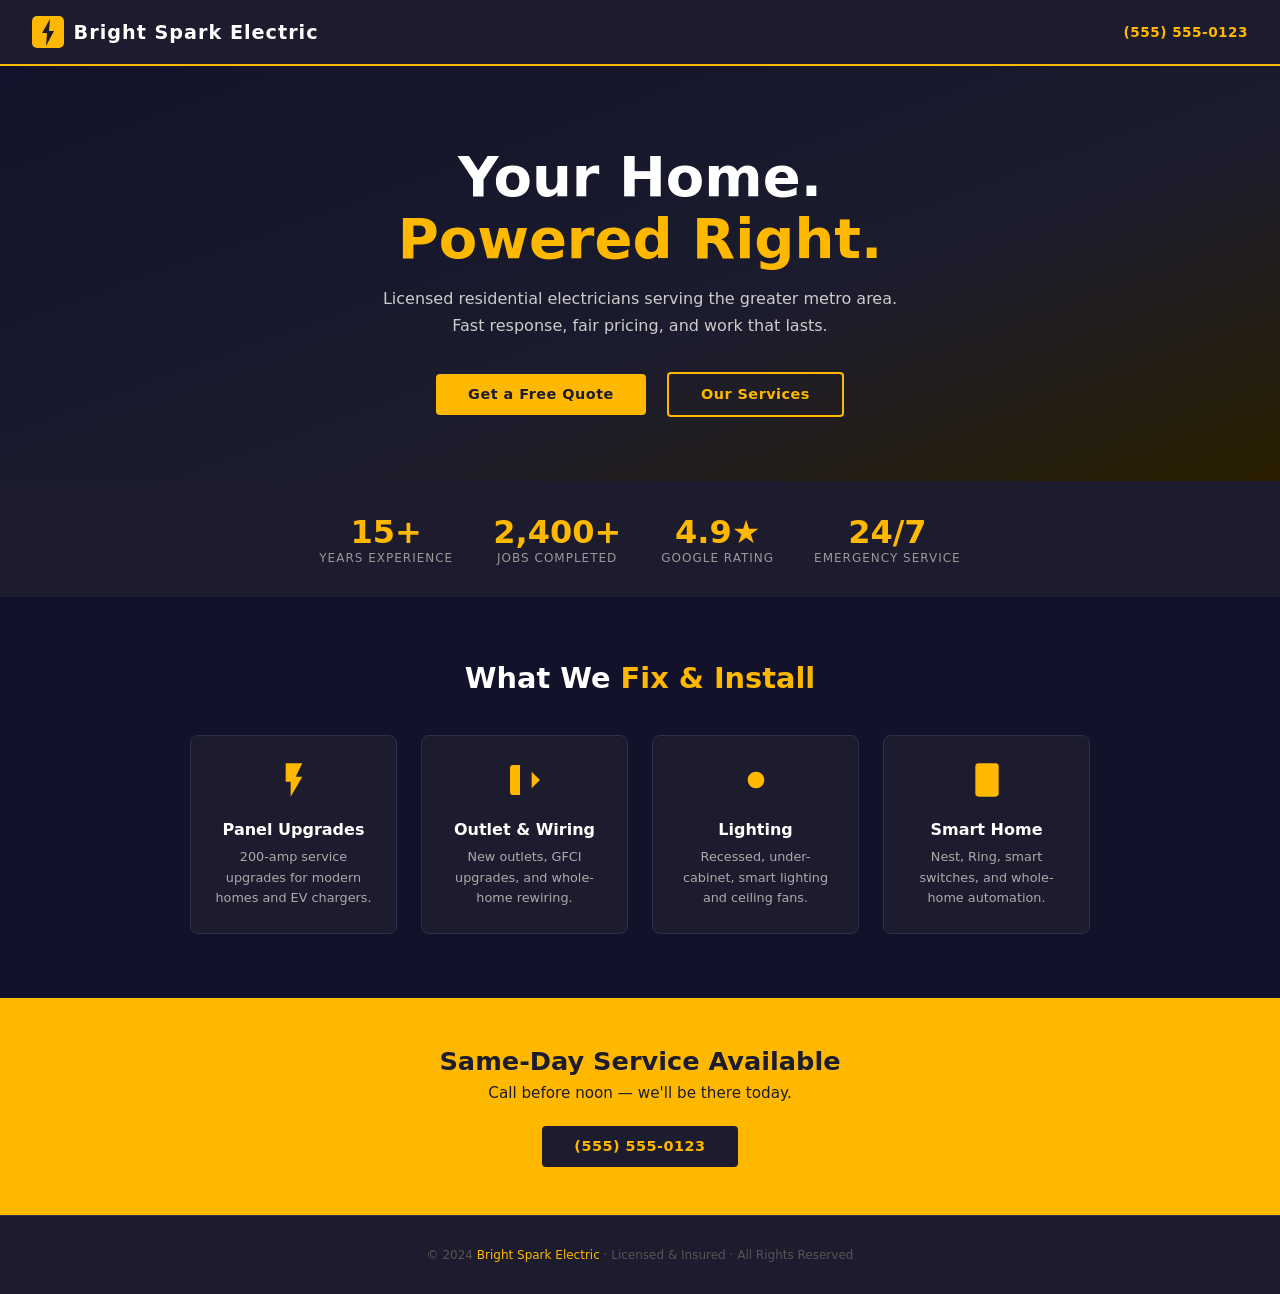
==== pages/biz-card-v1.html @ ad55b9f5 "Add Bright Spark Electric static branding showcase site Includes four sections on a single-page layo" ====
<!DOCTYPE html>
<html lang="en">
<head>
<meta charset="UTF-8">
<meta name="viewport" content="width=device-width,initial-scale=1">
<title>Bright Spark Electric – Clean & Bold</title>
<style>
  *{margin:0;padding:0;box-sizing:border-box}
  :root{--y:#FFB800;--d:#1C1C2E;--w:#fff}
  body{font-family:'Segoe UI',system-ui,sans-serif;background:var(--d);color:var(--w);min-height:100vh}

  nav{display:flex;justify-content:space-between;align-items:center;padding:1rem 2rem;border-bottom:2px solid var(--y)}
  .logo{display:flex;align-items:center;gap:.6rem;font-size:1.2rem;font-weight:700;letter-spacing:1px}
  .logo svg{width:32px;height:32px}
  nav a{color:var(--y);text-decoration:none;font-size:.85rem;font-weight:600;letter-spacing:.5px}

  .hero{text-align:center;padding:5rem 2rem 4rem;background:linear-gradient(160deg,#12122a 0%,#1C1C2E 60%,#2a1f00 100%)}
  .hero h1{font-size:clamp(2rem,6vw,3.5rem);font-weight:900;line-height:1.1;margin-bottom:1rem}
  .hero h1 span{color:var(--y)}
  .hero p{color:#ccc;max-width:520px;margin:0 auto 2rem;line-height:1.7}
  .btn{display:inline-block;background:var(--y);color:var(--d);padding:.8rem 2rem;border-radius:4px;font-weight:800;text-decoration:none;font-size:.9rem;letter-spacing:.5px}
  .btn-ghost{background:transparent;border:2px solid var(--y);color:var(--y);margin-left:1rem}

  .trust{display:flex;justify-content:center;gap:2.5rem;padding:2rem;flex-wrap:wrap}
  .trust-item{text-align:center}
  .trust-item .num{font-size:2rem;font-weight:900;color:var(--y)}
  .trust-item .label{font-size:.75rem;color:#999;letter-spacing:1px;text-transform:uppercase}

  .services{padding:4rem 2rem;background:#12122a}
  .services h2{text-align:center;font-size:1.8rem;margin-bottom:2.5rem}
  .services h2 span{color:var(--y)}
  .grid{display:grid;grid-template-columns:repeat(auto-fit,minmax(200px,1fr));gap:1.5rem;max-width:900px;margin:0 auto}
  .card{background:#1C1C2E;border:1px solid #2e2e4e;border-radius:8px;padding:1.5rem;text-align:center}
  .card svg{width:40px;height:40px;margin-bottom:1rem;fill:var(--y)}
  .card h3{font-size:1rem;margin-bottom:.5rem}
  .card p{font-size:.8rem;color:#aaa;line-height:1.6}

  .cta-band{background:var(--y);color:var(--d);padding:3rem 2rem;text-align:center}
  .cta-band h2{font-size:1.6rem;font-weight:900;margin-bottom:.5rem}
  .cta-band p{margin-bottom:1.5rem;font-size:.95rem;font-weight:500}
  .cta-band .btn{background:var(--d);color:var(--y)}

  footer{padding:2rem;text-align:center;font-size:.75rem;color:#555;border-top:1px solid #2e2e4e}
  footer span{color:var(--y)}
</style>
</head>
<body>
<nav>
  <div class="logo">
    <svg viewBox="0 0 64 64"><rect width="64" height="64" rx="10" fill="#FFB800"/><polygon points="36,6 20,34 30,34 28,60 44,30 34,30" fill="#1C1C2E"/></svg>
    Bright Spark Electric
  </div>
  <a href="tel:5555550123">(555) 555-0123</a>
</nav>

<section class="hero">
  <h1>Your Home.<br><span>Powered Right.</span></h1>
  <p>Licensed residential electricians serving the greater metro area. Fast response, fair pricing, and work that lasts.</p>
  <a href="#" class="btn">Get a Free Quote</a>
  <a href="#" class="btn btn-ghost">Our Services</a>
</section>

<div class="trust">
  <div class="trust-item"><div class="num">15+</div><div class="label">Years Experience</div></div>
  <div class="trust-item"><div class="num">2,400+</div><div class="label">Jobs Completed</div></div>
  <div class="trust-item"><div class="num">4.9★</div><div class="label">Google Rating</div></div>
  <div class="trust-item"><div class="num">24/7</div><div class="label">Emergency Service</div></div>
</div>

<section class="services">
  <h2>What We <span>Fix & Install</span></h2>
  <div class="grid">
    <div class="card">
      <svg viewBox="0 0 24 24"><path d="M7 2v11h3v9l7-12h-4l4-8z"/></svg>
      <h3>Panel Upgrades</h3>
      <p>200-amp service upgrades for modern homes and EV chargers.</p>
    </div>
    <div class="card">
      <svg viewBox="0 0 24 24"><path d="M9 21H5a2 2 0 01-2-2V5a2 2 0 012-2h4M16 17l5-5-5-5M21 12H9"/></svg>
      <h3>Outlet & Wiring</h3>
      <p>New outlets, GFCI upgrades, and whole-home rewiring.</p>
    </div>
    <div class="card">
      <svg viewBox="0 0 24 24"><circle cx="12" cy="12" r="5"/><path d="M12 1v2M12 21v2M4.22 4.22l1.42 1.42M18.36 18.36l1.42 1.42M1 12h2M21 12h2M4.22 19.78l1.42-1.42M18.36 5.64l1.42-1.42"/></svg>
      <h3>Lighting</h3>
      <p>Recessed, under-cabinet, smart lighting and ceiling fans.</p>
    </div>
    <div class="card">
      <svg viewBox="0 0 24 24"><rect x="5" y="2" width="14" height="20" rx="2"/><path d="M12 18h.01"/></svg>
      <h3>Smart Home</h3>
      <p>Nest, Ring, smart switches, and whole-home automation.</p>
    </div>
  </div>
</section>

<div class="cta-band">
  <h2>Same-Day Service Available</h2>
  <p>Call before noon — we'll be there today.</p>
  <a href="tel:5555550123" class="btn">(555) 555-0123</a>
</div>

<footer>
  &copy; 2024 <span>Bright Spark Electric</span> · Licensed &amp; Insured · All Rights Reserved
</footer>
</body>
</html>
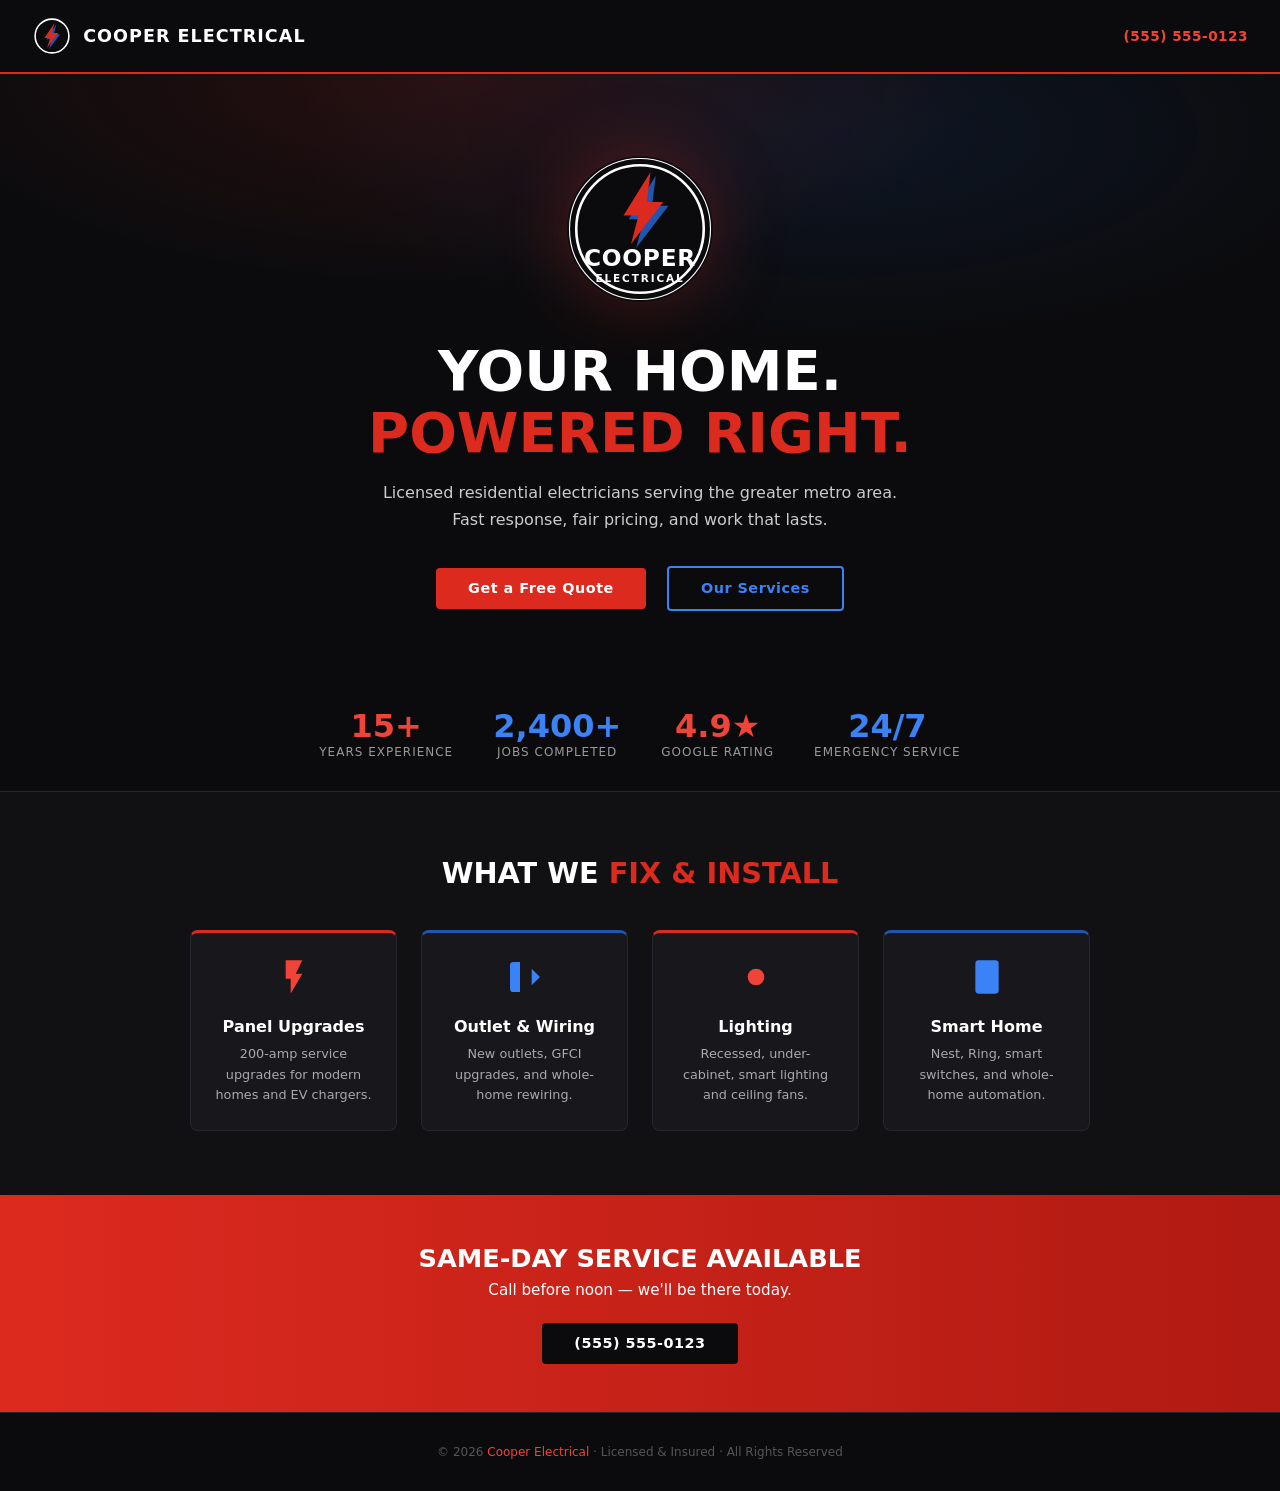
==== commit 2b5db86a: "Rebrand site to Cooper Electrical with black/red/blue identity - Add provided Cooper Electrical logo" ====
--- a/pages/biz-card-v1.html
+++ b/pages/biz-card-v1.html
@@ -3,57 +3,74 @@
 <head>
 <meta charset="UTF-8">
 <meta name="viewport" content="width=device-width,initial-scale=1">
-<title>Bright Spark Electric – Clean & Bold</title>
+<title>Cooper Electrical – Bold Dark</title>
+<link rel="icon" type="image/svg+xml" href="../assets/img/favicon.svg">
 <style>
   *{margin:0;padding:0;box-sizing:border-box}
-  :root{--y:#FFB800;--d:#1C1C2E;--w:#fff}
+  :root{--red:#DD2A1F;--red2:#F04438;--blue:#1E56B0;--blue2:#3B82F6;--d:#0B0B0D;--w:#fff}
   body{font-family:'Segoe UI',system-ui,sans-serif;background:var(--d);color:var(--w);min-height:100vh}
 
-  nav{display:flex;justify-content:space-between;align-items:center;padding:1rem 2rem;border-bottom:2px solid var(--y)}
-  .logo{display:flex;align-items:center;gap:.6rem;font-size:1.2rem;font-weight:700;letter-spacing:1px}
-  .logo svg{width:32px;height:32px}
-  nav a{color:var(--y);text-decoration:none;font-size:.85rem;font-weight:600;letter-spacing:.5px}
+  nav{display:flex;justify-content:space-between;align-items:center;padding:1rem 2rem;border-bottom:2px solid var(--red)}
+  .logo{display:flex;align-items:center;gap:.7rem;font-size:1.1rem;font-weight:900;letter-spacing:1px;text-transform:uppercase}
+  .logo svg{width:40px;height:40px}
+  nav a{color:var(--red2);text-decoration:none;font-size:.85rem;font-weight:600;letter-spacing:.5px}
 
-  .hero{text-align:center;padding:5rem 2rem 4rem;background:linear-gradient(160deg,#12122a 0%,#1C1C2E 60%,#2a1f00 100%)}
-  .hero h1{font-size:clamp(2rem,6vw,3.5rem);font-weight:900;line-height:1.1;margin-bottom:1rem}
-  .hero h1 span{color:var(--y)}
+  .hero{text-align:center;padding:5rem 2rem 4rem;background:radial-gradient(ellipse 60% 50% at 35% 0%,rgba(221,42,31,.14) 0%,transparent 70%),radial-gradient(ellipse 60% 50% at 65% 10%,rgba(30,86,176,.14) 0%,transparent 70%),#0B0B0D}
+  .hero-badge{margin-bottom:2rem}
+  .hero-badge svg{width:150px;height:150px;filter:drop-shadow(0 0 35px rgba(221,42,31,.3))}
+  .hero h1{font-size:clamp(2rem,6vw,3.5rem);font-weight:900;line-height:1.1;margin-bottom:1rem;text-transform:uppercase}
+  .hero h1 span{color:var(--red)}
   .hero p{color:#ccc;max-width:520px;margin:0 auto 2rem;line-height:1.7}
-  .btn{display:inline-block;background:var(--y);color:var(--d);padding:.8rem 2rem;border-radius:4px;font-weight:800;text-decoration:none;font-size:.9rem;letter-spacing:.5px}
-  .btn-ghost{background:transparent;border:2px solid var(--y);color:var(--y);margin-left:1rem}
+  .btn{display:inline-block;background:var(--red);color:#fff;padding:.8rem 2rem;border-radius:4px;font-weight:800;text-decoration:none;font-size:.9rem;letter-spacing:.5px}
+  .btn-ghost{background:transparent;border:2px solid var(--blue2);color:var(--blue2);margin-left:1rem}
 
-  .trust{display:flex;justify-content:center;gap:2.5rem;padding:2rem;flex-wrap:wrap}
+  .trust{display:flex;justify-content:center;gap:2.5rem;padding:2rem;flex-wrap:wrap;border-bottom:1px solid #26262E}
   .trust-item{text-align:center}
-  .trust-item .num{font-size:2rem;font-weight:900;color:var(--y)}
+  .trust-item .num{font-size:2rem;font-weight:900;color:var(--red2)}
+  .trust-item:nth-child(even) .num{color:var(--blue2)}
   .trust-item .label{font-size:.75rem;color:#999;letter-spacing:1px;text-transform:uppercase}
 
-  .services{padding:4rem 2rem;background:#12122a}
-  .services h2{text-align:center;font-size:1.8rem;margin-bottom:2.5rem}
-  .services h2 span{color:var(--y)}
+  .services{padding:4rem 2rem;background:#111114}
+  .services h2{text-align:center;font-size:1.8rem;margin-bottom:2.5rem;text-transform:uppercase;font-weight:900}
+  .services h2 span{color:var(--red)}
   .grid{display:grid;grid-template-columns:repeat(auto-fit,minmax(200px,1fr));gap:1.5rem;max-width:900px;margin:0 auto}
-  .card{background:#1C1C2E;border:1px solid #2e2e4e;border-radius:8px;padding:1.5rem;text-align:center}
-  .card svg{width:40px;height:40px;margin-bottom:1rem;fill:var(--y)}
+  .card{background:#17171C;border:1px solid #26262E;border-radius:8px;padding:1.5rem;text-align:center;border-top:3px solid var(--red)}
+  .card:nth-child(even){border-top-color:var(--blue)}
+  .card svg{width:40px;height:40px;margin-bottom:1rem;fill:var(--red2)}
+  .card:nth-child(even) svg{fill:var(--blue2)}
   .card h3{font-size:1rem;margin-bottom:.5rem}
   .card p{font-size:.8rem;color:#aaa;line-height:1.6}
 
-  .cta-band{background:var(--y);color:var(--d);padding:3rem 2rem;text-align:center}
-  .cta-band h2{font-size:1.6rem;font-weight:900;margin-bottom:.5rem}
+  .cta-band{background:linear-gradient(90deg,var(--red) 0%,#B01A12 100%);color:#fff;padding:3rem 2rem;text-align:center}
+  .cta-band h2{font-size:1.6rem;font-weight:900;margin-bottom:.5rem;text-transform:uppercase}
   .cta-band p{margin-bottom:1.5rem;font-size:.95rem;font-weight:500}
-  .cta-band .btn{background:var(--d);color:var(--y)}
+  .cta-band .btn{background:#0B0B0D;color:#fff}
 
-  footer{padding:2rem;text-align:center;font-size:.75rem;color:#555;border-top:1px solid #2e2e4e}
-  footer span{color:var(--y)}
+  footer{padding:2rem;text-align:center;font-size:.75rem;color:#555;border-top:1px solid #26262E}
+  footer span{color:var(--red2)}
 </style>
 </head>
 <body>
 <nav>
   <div class="logo">
-    <svg viewBox="0 0 64 64"><rect width="64" height="64" rx="10" fill="#FFB800"/><polygon points="36,6 20,34 30,34 28,60 44,30 34,30" fill="#1C1C2E"/></svg>
-    Bright Spark Electric
+    <svg viewBox="0 0 64 64"><rect width="64" height="64" rx="12" fill="#0B0B0D"/><circle cx="32" cy="32" r="27" fill="none" stroke="#fff" stroke-width="2.5"/><polygon points="39,13 23,37 32,37 27,53 45,29 35,29" fill="#1E56B0"/><polygon points="36,11 20,35 29,35 24,51 42,27 32,27" fill="#DD2A1F"/></svg>
+    Cooper Electrical
   </div>
   <a href="tel:5555550123">(555) 555-0123</a>
 </nav>
 
 <section class="hero">
+  <div class="hero-badge">
+    <svg viewBox="0 0 200 200">
+      <circle cx="100" cy="100" r="97" fill="#0B0B0D"/>
+      <circle cx="100" cy="100" r="94" fill="none" stroke="#fff" stroke-width="1.5"/>
+      <circle cx="100" cy="100" r="85" fill="none" stroke="#fff" stroke-width="3.5"/>
+      <polygon points="121,29 85,87 105,87 95,125 138,69 116,69" fill="#1E56B0"/>
+      <polygon points="114,24 78,82 98,82 88,120 131,64 109,64" fill="#DD2A1F"/>
+      <text x="100" y="149" text-anchor="middle" font-family="'Arial Narrow','Segoe UI',system-ui,sans-serif" font-weight="900" font-size="31" fill="#fff" letter-spacing="1">COOPER</text>
+      <text x="100" y="170" text-anchor="middle" font-family="'Arial Narrow','Segoe UI',system-ui,sans-serif" font-weight="700" font-size="14" fill="#fff" letter-spacing="2.5">ELECTRICAL</text>
+    </svg>
+  </div>
   <h1>Your Home.<br><span>Powered Right.</span></h1>
   <p>Licensed residential electricians serving the greater metro area. Fast response, fair pricing, and work that lasts.</p>
   <a href="#" class="btn">Get a Free Quote</a>
@@ -68,7 +85,7 @@
 </div>
 
 <section class="services">
-  <h2>What We <span>Fix & Install</span></h2>
+  <h2>What We <span>Fix &amp; Install</span></h2>
   <div class="grid">
     <div class="card">
       <svg viewBox="0 0 24 24"><path d="M7 2v11h3v9l7-12h-4l4-8z"/></svg>
@@ -77,7 +94,7 @@
     </div>
     <div class="card">
       <svg viewBox="0 0 24 24"><path d="M9 21H5a2 2 0 01-2-2V5a2 2 0 012-2h4M16 17l5-5-5-5M21 12H9"/></svg>
-      <h3>Outlet & Wiring</h3>
+      <h3>Outlet &amp; Wiring</h3>
       <p>New outlets, GFCI upgrades, and whole-home rewiring.</p>
     </div>
     <div class="card">
@@ -100,7 +117,7 @@
 </div>
 
 <footer>
-  &copy; 2024 <span>Bright Spark Electric</span> · Licensed &amp; Insured · All Rights Reserved
+  &copy; 2026 <span>Cooper Electrical</span> · Licensed &amp; Insured · All Rights Reserved
 </footer>
 </body>
 </html>
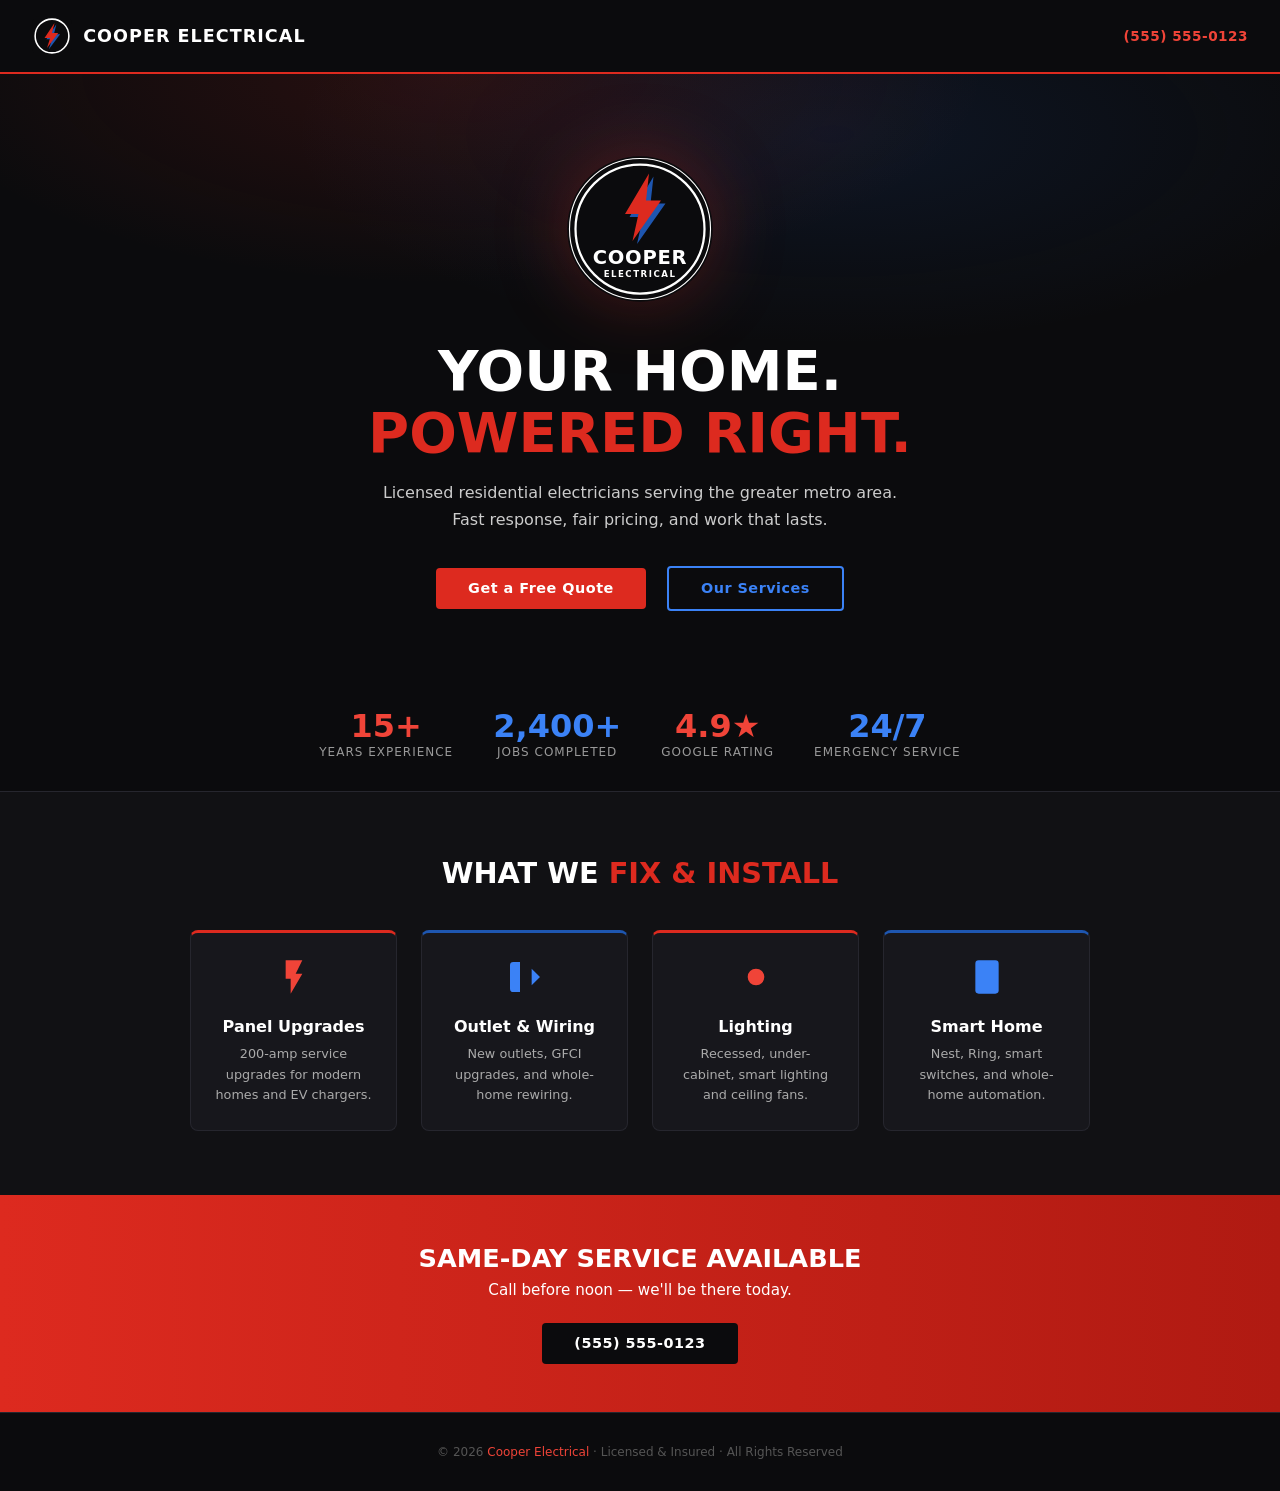
==== commit 23adfe52: "Fix badge lettering overflow and replace van render with interactive 3D model - Resize badge wordmar" ====
--- a/pages/biz-card-v1.html
+++ b/pages/biz-card-v1.html
@@ -64,11 +64,11 @@
     <svg viewBox="0 0 200 200">
       <circle cx="100" cy="100" r="97" fill="#0B0B0D"/>
       <circle cx="100" cy="100" r="94" fill="none" stroke="#fff" stroke-width="1.5"/>
-      <circle cx="100" cy="100" r="85" fill="none" stroke="#fff" stroke-width="3.5"/>
-      <polygon points="121,29 85,87 105,87 95,125 138,69 116,69" fill="#1E56B0"/>
-      <polygon points="114,24 78,82 98,82 88,120 131,64 109,64" fill="#DD2A1F"/>
-      <text x="100" y="149" text-anchor="middle" font-family="'Arial Narrow','Segoe UI',system-ui,sans-serif" font-weight="900" font-size="31" fill="#fff" letter-spacing="1">COOPER</text>
-      <text x="100" y="170" text-anchor="middle" font-family="'Arial Narrow','Segoe UI',system-ui,sans-serif" font-weight="700" font-size="14" fill="#fff" letter-spacing="2.5">ELECTRICAL</text>
+      <circle cx="100" cy="100" r="86" fill="none" stroke="#fff" stroke-width="3"/>
+      <polygon points="118,30 86,84 104,84 96,120 134,66 114,66" fill="#1E56B0"/>
+      <polygon points="112,26 80,80 98,80 90,116 128,62 108,62" fill="#DD2A1F"/>
+      <text x="100" y="146" text-anchor="middle" font-family="'Arial Narrow','Segoe UI',system-ui,sans-serif" font-weight="900" font-size="26" fill="#fff" letter-spacing="1">COOPER</text>
+      <text x="100" y="164" text-anchor="middle" font-family="'Arial Narrow','Segoe UI',system-ui,sans-serif" font-weight="700" font-size="11.5" fill="#fff" letter-spacing="2">ELECTRICAL</text>
     </svg>
   </div>
   <h1>Your Home.<br><span>Powered Right.</span></h1>
